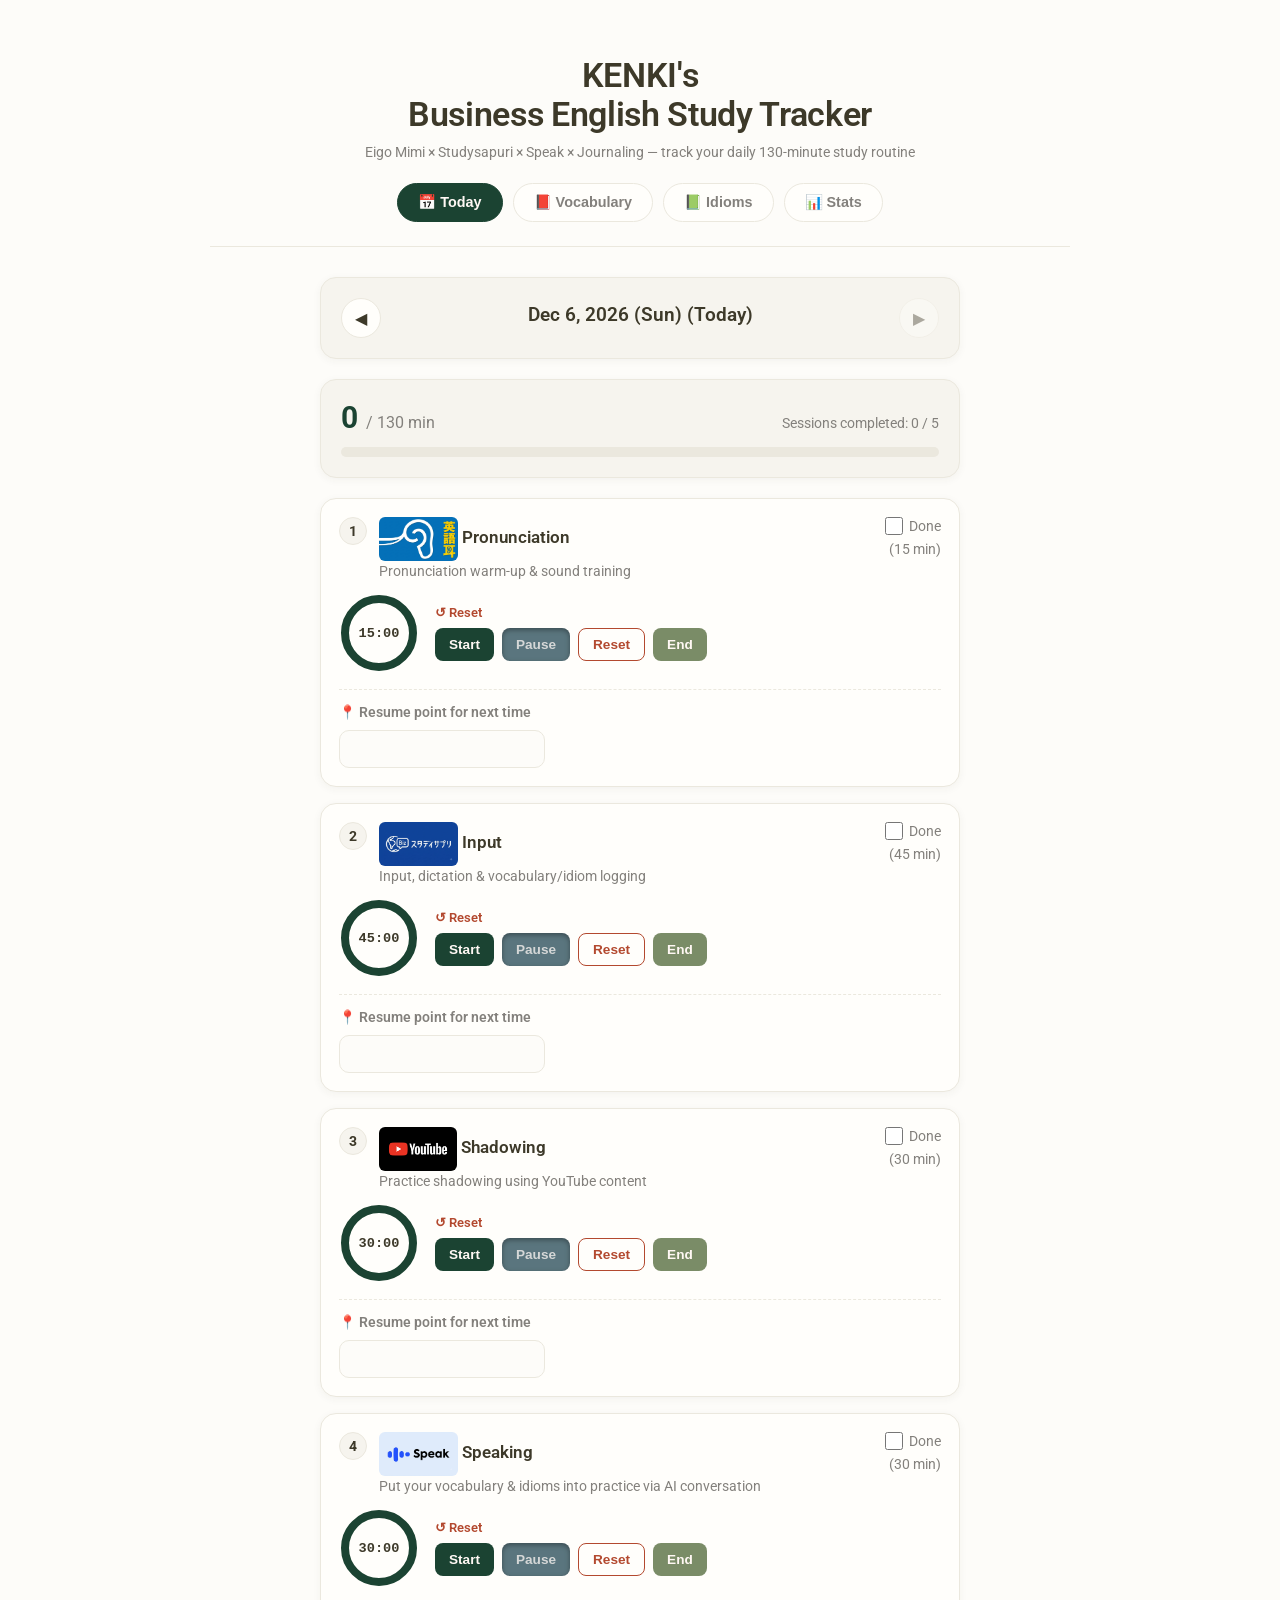
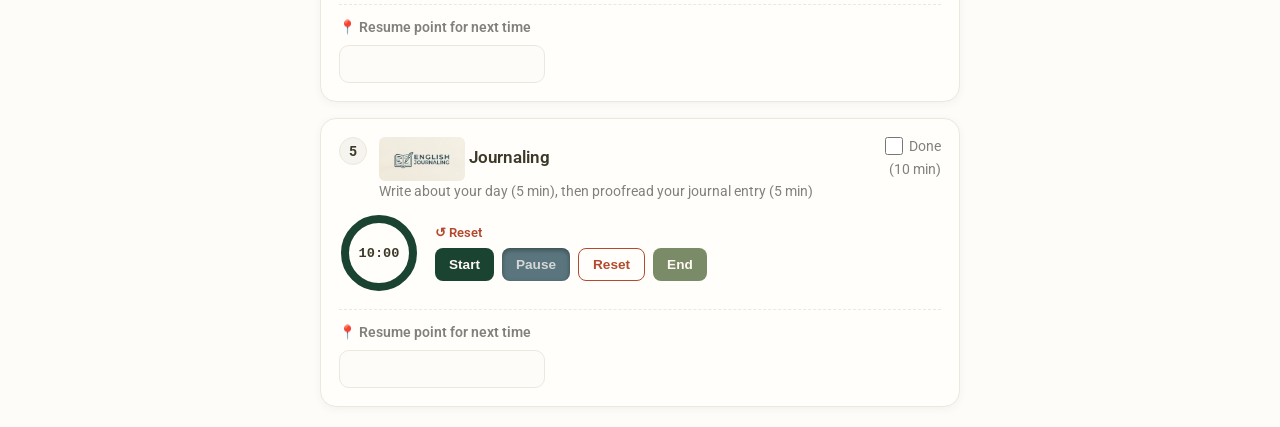
==== index.html @ 79420b4e "Change Journaling to 5 min writing + 5 min proofreading (10 min total)" ====
<!DOCTYPE html>
<html lang="en">
<head>
    <meta charset="UTF-8">
    <meta name="viewport" content="width=device-width, initial-scale=1.0">
    <title>KENKI's Business English Study Tracker</title>
    <link rel="manifest" href="manifest.json">
    <meta name="theme-color" content="#1b4332">
    <link rel="apple-touch-icon" href="icon-192.png">
    <link rel="icon" href="icon-192.png">
    <link rel="preconnect" href="https://fonts.googleapis.com">
    <link rel="preconnect" href="https://fonts.gstatic.com" crossorigin>
    <link href="https://fonts.googleapis.com/css2?family=Roboto:wght@400;500;700;900&display=swap" rel="stylesheet">
    <link rel="stylesheet" href="styles.css">
</head>
<body>
    <div class="app">
        <header class="header">
            <h1><span class="header-owner">KENKI's</span><br>Business English Study Tracker</h1>
            <p class="subtitle">Eigo Mimi × Studysapuri × Speak × Journaling — track your daily 130-minute study routine</p>
            <nav class="tabs">
                <button class="tab-btn active" data-tab="today">📅 Today</button>
                <button class="tab-btn" data-tab="vocab">📕 Vocabulary</button>
                <button class="tab-btn" data-tab="idioms">📗 Idioms</button>
                <button class="tab-btn" data-tab="cumulative">📊 Stats</button>
            </nav>
        </header>

        <main class="main">
            <section id="todayView" class="view active">
                <div class="date-nav card">
                    <button class="btn-icon" id="prevDayBtn" aria-label="Previous day">◀</button>
                    <div class="date-nav-center">
                        <div class="date-label" id="currentDateLabel"></div>
                    </div>
                    <button class="btn-icon" id="nextDayBtn" aria-label="Next day">▶</button>
                </div>

                <div class="progress-summary card">
                    <div class="progress-summary-top">
                        <div class="progress-stat">
                            <span class="progress-value" id="minutesTodayLabel">0</span>
                            <span class="progress-label" id="totalMinutesLabel">/ 120 min</span>
                        </div>
                        <div class="progress-stat-small" id="sessionsCompletedLabel">Sessions completed: 0 / 4</div>
                    </div>
                    <div class="progress-bar-track">
                        <div class="progress-bar-fill" id="progressBarFill"></div>
                    </div>
                </div>

                <div class="session-list" id="sessionList"></div>
            </section>

            <section id="vocabView" class="view">
                <div class="notebook-page" id="vocabPage"></div>
            </section>

            <section id="idiomsView" class="view">
                <div class="notebook-page" id="idiomsPage"></div>
            </section>

            <section id="cumulativeView" class="view">
                <div class="stats-grid" id="statsGrid"></div>

                <div class="card heatmap-card">
                    <h3>Study Heatmap (Last 12 Weeks)</h3>
                    <div class="heatmap" id="heatmap"></div>
                    <div class="heatmap-legend">
                        <span>Less</span>
                        <span class="legend-dot level-0"></span>
                        <span class="legend-dot level-1"></span>
                        <span class="legend-dot level-2"></span>
                        <span class="legend-dot level-3"></span>
                        <span class="legend-dot level-4"></span>
                        <span>More</span>
                    </div>
                </div>

                <div class="card history-card">
                    <h3>Study History</h3>
                    <div class="history-table-wrap">
                        <table class="history-table">
                            <thead>
                                <tr>
                                    <th>Date</th>
                                    <th>Sessions</th>
                                    <th>Study Time</th>
                                    <th>Words</th>
                                </tr>
                            </thead>
                            <tbody id="historyTableBody"></tbody>
                        </table>
                    </div>
                </div>

                <div class="card backup-card">
                    <h3>Data Backup (for switching phones)</h3>
                    <p class="backup-note">Your records are stored only in this device's browser. Before switching phones, tap "Export" to save a file, then on the new device open this app and tap "Import" to select that file and restore your records.</p>
                    <div class="backup-actions">
                        <button class="btn btn-secondary" id="exportBtn">📤 Export</button>
                        <button class="btn btn-secondary" id="importBtn">📥 Import</button>
                        <input type="file" id="importFileInput" accept="application/json" hidden>
                    </div>
                </div>
            </section>
        </main>
    </div>

    <script src="app.js"></script>
</body>
</html>
---- styles.css ----
* {
    margin: 0;
    padding: 0;
    box-sizing: border-box;
}

:root {
    color-scheme: light;
    --primary-color: #1b4332;
    --primary-dark: #122e22;
    --primary-soft: rgba(27, 67, 50, 0.12);
    --secondary-color: #6a8a94;
    --secondary-dark: #56727a;
    --success-color: #7a8c67;
    --success-soft: rgba(122, 140, 103, 0.12);
    --danger-color: #b3492f;
    --overtime-color: #1e3a6e;
    --bg-color: #fdfcf9;
    --card-bg: #f6f4ee;
    --card-bg-solid: #fffefb;
    --text-color: #3d3929;
    --text-muted: #83807c;
    --border-color: #ebe8de;
    --shadow-color: rgba(61, 57, 41, 0.05);
}

body {
    font-family: 'Roboto', -apple-system, BlinkMacSystemFont, 'Segoe UI', Tahoma, Geneva, Verdana, sans-serif;
    background: var(--bg-color);
    color: var(--text-color);
    min-height: 100vh;
    transition: background 0.3s ease, color 0.3s ease;
}

.app {
    max-width: 900px;
    margin: 0 auto;
    padding: 20px;
}

/* Header */
.header {
    text-align: center;
    padding: 36px 0 24px;
    border-bottom: 1px solid var(--border-color);
    margin-bottom: 30px;
}

.header h1 {
    font-family: 'Roboto', -apple-system, BlinkMacSystemFont, sans-serif;
    font-size: 2.1rem;
    font-weight: 600;
    letter-spacing: -0.01em;
    color: var(--text-color);
}

.header .subtitle {
    margin-top: 10px;
    color: var(--text-muted);
    font-size: 0.9rem;
}

.tabs {
    display: flex;
    justify-content: center;
    gap: 10px;
    margin-top: 22px;
}

.tab-btn {
    padding: 10px 20px;
    background: var(--card-bg-solid);
    border: 1px solid var(--border-color);
    border-radius: 25px;
    color: var(--text-muted);
    font-size: 0.9rem;
    font-weight: 600;
    cursor: pointer;
    transition: all 0.25s ease;
}

.tab-btn:hover {
    border-color: var(--primary-color);
    color: var(--primary-color);
}

.tab-btn.active {
    background: var(--primary-color);
    border-color: var(--primary-color);
    color: #fff8f4;
}

/* Main Layout */
.main {
    max-width: 640px;
    margin: 0 auto;
}

.view {
    display: none;
    flex-direction: column;
    gap: 20px;
}

.view.active {
    display: flex;
}

.card {
    background: var(--card-bg);
    border: 1px solid var(--border-color);
    border-radius: 16px;
    padding: 20px;
    box-shadow: 0 2px 8px var(--shadow-color);
}

/* Date Nav */
.date-nav {
    display: flex;
    align-items: center;
    justify-content: space-between;
    gap: 10px;
}

.date-nav-center {
    flex: 1;
    text-align: center;
}

.date-label {
    font-family: 'Roboto', -apple-system, BlinkMacSystemFont, sans-serif;
    font-size: 1.2rem;
    font-weight: 600;
    margin-bottom: 8px;
}

.btn-icon {
    width: 40px;
    height: 40px;
    border: 1px solid var(--border-color);
    background: var(--card-bg-solid);
    color: var(--text-color);
    border-radius: 50%;
    cursor: pointer;
    font-size: 1rem;
    transition: all 0.2s ease;
    flex-shrink: 0;
}

.btn-icon:hover:not(:disabled) {
    border-color: var(--primary-color);
    color: var(--primary-color);
}

.btn-icon:disabled {
    opacity: 0.4;
    cursor: not-allowed;
}

/* Progress Summary */
.progress-summary-top {
    display: flex;
    justify-content: space-between;
    align-items: baseline;
    margin-bottom: 12px;
}

.progress-value {
    font-family: 'Roboto', -apple-system, BlinkMacSystemFont, sans-serif;
    font-size: 1.9rem;
    font-weight: 700;
    color: var(--primary-color);
}

.progress-label {
    font-size: 1rem;
    color: var(--text-muted);
    margin-left: 4px;
}

.progress-stat-small {
    font-size: 0.9rem;
    color: var(--text-muted);
}

.progress-bar-track {
    height: 10px;
    background: var(--border-color);
    border-radius: 5px;
    overflow: hidden;
}

.progress-bar-fill {
    height: 100%;
    background: var(--primary-color);
    border-radius: 5px;
    width: 0%;
    transition: width 0.4s ease;
}

/* Session cards */
.session-list {
    display: flex;
    flex-direction: column;
    gap: 16px;
}

.session-card {
    background: var(--card-bg-solid);
    border: 1px solid var(--border-color);
    border-radius: 16px;
    padding: 18px;
    box-shadow: 0 2px 8px var(--shadow-color);
    transition: border-color 0.3s ease, background 0.3s ease;
}

.session-card.done {
    border-color: var(--success-color);
    background: var(--success-soft);
}

.session-card-header {
    display: flex;
    justify-content: space-between;
    align-items: flex-start;
    gap: 10px;
    margin-bottom: 14px;
}

.session-title {
    display: flex;
    gap: 12px;
    align-items: flex-start;
}

.session-index {
    display: flex;
    align-items: center;
    justify-content: center;
    width: 28px;
    height: 28px;
    border-radius: 50%;
    background: var(--card-bg);
    border: 1px solid var(--border-color);
    font-weight: 700;
    font-size: 0.9rem;
    flex-shrink: 0;
}

.session-title h3 {
    font-family: 'Roboto', -apple-system, BlinkMacSystemFont, sans-serif;
    font-size: 1.05rem;
    font-weight: 600;
}

.session-minutes {
    font-family: 'Roboto', -apple-system, BlinkMacSystemFont, sans-serif;
    font-weight: 400;
    color: var(--text-muted);
    font-size: 0.85rem;
}

.session-logo {
    height: 22px;
    width: 22px;
    vertical-align: middle;
    border-radius: 5px;
    background: #ffffff;
    padding: 2px;
    object-fit: contain;
    border: 1px solid var(--border-color);
}

.session-logo-custom {
    height: 44px;
    width: auto;
    max-width: 100%;
    border: none;
    background: transparent;
    padding: 0;
    border-radius: 6px;
    vertical-align: middle;
}

.session-subtitle {
    font-size: 0.85rem;
    color: var(--text-muted);
    margin-top: 2px;
}

.session-done-col {
    display: flex;
    flex-direction: column;
    align-items: flex-end;
    gap: 6px;
    flex-shrink: 0;
}

.done-checkbox {
    display: inline-flex;
    align-items: center;
    gap: 6px;
    font-size: 0.85rem;
    color: var(--text-muted);
    cursor: pointer;
    flex-shrink: 0;
}

.done-checkbox input {
    width: 18px;
    height: 18px;
    cursor: pointer;
    accent-color: var(--success-color);
}

/* Mini timer */
.session-timer {
    display: flex;
    align-items: center;
    gap: 16px;
    flex-wrap: wrap;
}

.mini-timer {
    position: relative;
    width: 80px;
    height: 80px;
    flex-shrink: 0;
}

.mini-timer-svg {
    transform: rotate(-90deg);
    width: 100%;
    height: 100%;
}

.mini-timer-bg {
    fill: none;
    stroke: var(--card-bg);
    stroke-width: 8;
}

.mini-timer-progress {
    fill: none;
    stroke: var(--primary-color);
    stroke-width: 8;
    stroke-linecap: round;
    transition: stroke-dashoffset 0.5s ease, stroke 0.3s ease;
}

.mini-timer-progress.overtime {
    stroke: var(--overtime-color);
}

.mini-timer-display {
    position: absolute;
    top: 50%;
    left: 50%;
    transform: translate(-50%, -50%);
    font-size: 0.85rem;
    font-weight: 700;
    font-family: 'Courier New', monospace;
}

.mini-timer-display.overtime {
    color: var(--overtime-color);
}

.mini-timer-controls {
    display: flex;
    gap: 8px;
    flex-wrap: wrap;
}

.btn-pressed.timer-start:disabled,
.btn-pressed.timer-pause:disabled {
    opacity: 1;
    box-shadow: inset 0 2px 5px rgba(0, 0, 0, 0.35);
    filter: brightness(0.85);
}

.timer-status {
    flex: 1 1 100%;
    font-size: 0.8rem;
    font-weight: 600;
}

.timer-status.status-start {
    color: var(--primary-color);
}

.timer-status.status-pause {
    color: var(--secondary-color);
}

.timer-status.status-reset {
    color: var(--danger-color);
}

.timer-status.status-end {
    color: var(--success-color);
}

.btn {
    padding: 12px 24px;
    border: none;
    border-radius: 10px;
    font-size: 1rem;
    font-weight: 600;
    cursor: pointer;
    transition: all 0.25s ease;
}

.btn:disabled {
    opacity: 0.5;
    cursor: not-allowed;
}

.btn-small {
    padding: 8px 14px;
    font-size: 0.85rem;
    border: none;
    border-radius: 8px;
    cursor: pointer;
    font-weight: 600;
    transition: all 0.2s ease;
}

.btn-small:disabled {
    opacity: 0.5;
    cursor: not-allowed;
}

.btn-primary {
    background: var(--primary-color);
    color: #fff8f4;
}

.btn-primary:hover:not(:disabled) {
    background: var(--primary-dark);
}

.btn-secondary {
    background: var(--secondary-color);
    color: #fbfdfd;
}

.btn-secondary:hover:not(:disabled) {
    background: var(--secondary-dark);
}

.btn-danger {
    background: transparent;
    color: var(--danger-color);
    border: 1.5px solid var(--danger-color) !important;
}

.btn-danger:hover:not(:disabled) {
    background: var(--danger-color);
    color: #fff8f4;
}

.btn-end {
    background: var(--success-color);
    color: #fff8f4;
}

.btn-end:hover:not(:disabled) {
    filter: brightness(0.9);
}

/* Extra blocks */
.extra-block {
    margin-top: 16px;
    padding-top: 14px;
    border-top: 1px dashed var(--border-color);
}

.extra-label {
    font-size: 0.85rem;
    font-weight: 600;
    color: var(--text-muted);
    margin-bottom: 10px;
}

.phrase-input {
    padding: 10px 12px;
    border: 1.5px solid var(--border-color);
    border-radius: 10px;
    font-size: 0.9rem;
    background: var(--bg-color);
    color: var(--text-color);
}

.phrase-input:focus {
    outline: none;
    border-color: var(--primary-color);
}

/* Vocabulary / idiom notebooks */
.notebook-add-row {
    display: flex;
    gap: 8px;
    flex-wrap: wrap;
    margin-bottom: 10px;
}

.notebook-term-input {
    flex: 1 1 110px;
}

.notebook-note-input {
    flex: 2 1 160px;
}

.notebook-add-btn {
    flex-shrink: 0;
}

.notebook-list {
    list-style: none;
    display: flex;
    flex-direction: column;
    gap: 6px;
}

.notebook-item {
    display: flex;
    align-items: baseline;
    gap: 6px;
    flex-wrap: wrap;
    font-size: 0.9rem;
    padding: 8px 10px;
    background: var(--bg-color);
    border: 1px solid var(--border-color);
    border-radius: 8px;
}

.notebook-term {
    font-weight: 600;
}

.notebook-note {
    color: var(--text-muted);
    font-size: 0.85rem;
}

.notebook-date {
    color: var(--text-muted);
    font-size: 0.78rem;
    margin-left: auto;
}

.notebook-delete {
    width: 22px;
    height: 22px;
    border: none;
    background: transparent;
    color: var(--text-muted);
    font-size: 1.05rem;
    line-height: 1;
    cursor: pointer;
    border-radius: 50%;
    flex-shrink: 0;
    margin-left: auto;
}

.notebook-item .notebook-date + .notebook-delete {
    margin-left: 0;
}

.notebook-delete:hover {
    background: var(--danger-color);
    color: #fff8f4;
}

.notebook-edit {
    width: 22px;
    height: 22px;
    border: none;
    background: transparent;
    color: var(--text-muted);
    font-size: 0.9rem;
    line-height: 1;
    cursor: pointer;
    border-radius: 50%;
    flex-shrink: 0;
    margin-left: auto;
}

.notebook-item .notebook-date + .notebook-edit {
    margin-left: 0;
}

.notebook-edit + .notebook-delete {
    margin-left: 0;
}

.notebook-edit:hover {
    background: var(--primary-soft);
    color: var(--primary-color);
}

.notebook-item-editing {
    align-items: center;
}

.notebook-edit-row {
    display: flex;
    gap: 6px;
    flex: 1 1 100%;
    flex-wrap: wrap;
}

.notebook-edit-term-input {
    flex: 1 1 110px;
}

.notebook-edit-note-input {
    flex: 2 1 160px;
}

.notebook-page {
    display: flex;
    flex-direction: column;
    gap: 16px;
}

.notebook-page-card h3,
.quiz-card h3 {
    font-family: 'Roboto', -apple-system, BlinkMacSystemFont, sans-serif;
    font-size: 1.05rem;
    font-weight: 600;
    margin-bottom: 14px;
}

.quiz-header {
    display: flex;
    justify-content: space-between;
    align-items: center;
    margin-bottom: 10px;
}

.quiz-header h3 {
    margin-bottom: 0;
}

.quiz-score {
    font-size: 0.85rem;
    color: var(--text-muted);
    font-weight: 600;
}

.quiz-prompt-label {
    font-size: 0.8rem;
    color: var(--text-muted);
    margin-bottom: 6px;
}

.quiz-prompt {
    font-size: 1.4rem;
    font-weight: 700;
}

.quiz-tap-area {
    cursor: pointer;
    background: var(--bg-color);
    border: 1.5px dashed var(--border-color);
    border-radius: 12px;
    padding: 20px;
    margin-bottom: 12px;
    text-align: center;
    transition: border-color 0.2s ease;
}

.quiz-tap-area:hover {
    border-color: var(--primary-color);
}

.quiz-answer {
    font-size: 1.1rem;
    font-weight: 600;
    color: var(--primary-color);
    margin-top: 10px;
}

.quiz-tap-hint {
    font-size: 0.78rem;
    color: var(--text-muted);
    font-style: italic;
    margin-top: 8px;
}

.quiz-actions {
    display: flex;
    gap: 10px;
}

.notebook-list-wrap {
    margin-top: 14px;
    padding-top: 14px;
    border-top: 1px dashed var(--border-color);
    max-height: 420px;
    overflow-y: auto;
}

.notebook-list-full {
    list-style: none;
    display: flex;
    flex-direction: column;
    gap: 6px;
}


.empty-note {
    font-size: 0.85rem;
    color: var(--text-muted);
    font-style: italic;
}

/* Cumulative: stats grid */
.stats-grid {
    display: grid;
    grid-template-columns: repeat(auto-fit, minmax(140px, 1fr));
    gap: 14px;
}

.stat-card {
    background: var(--card-bg-solid);
    border: 1px solid var(--border-color);
    border-radius: 16px;
    padding: 18px;
    text-align: center;
    box-shadow: 0 2px 8px var(--shadow-color);
}

.stat-icon {
    font-size: 1.5rem;
    margin-bottom: 6px;
}

.stat-value {
    font-family: 'Roboto', -apple-system, BlinkMacSystemFont, sans-serif;
    font-size: 1.6rem;
    font-weight: 700;
    color: var(--primary-color);
}

.stat-label {
    font-size: 0.8rem;
    color: var(--text-muted);
    margin-top: 4px;
}

/* Heatmap */
.heatmap-card h3,
.history-card h3 {
    font-family: 'Roboto', -apple-system, BlinkMacSystemFont, sans-serif;
    font-size: 1.05rem;
    font-weight: 600;
    margin-bottom: 14px;
}

.heatmap {
    display: grid;
    grid-template-rows: repeat(7, 1fr);
    grid-auto-flow: column;
    grid-auto-columns: 1fr;
    gap: 4px;
    overflow-x: auto;
}

.heatmap-cell {
    width: 14px;
    height: 14px;
    border-radius: 4px;
    background: var(--border-color);
}

.heatmap-cell.level-empty {
    background: transparent;
}

.heatmap-cell.level-0 { background: var(--border-color); }
.heatmap-cell.level-1 { background: #cfe3d6; }
.heatmap-cell.level-2 { background: #8fbca0; }
.heatmap-cell.level-3 { background: #4c8a68; }
.heatmap-cell.level-4 { background: #1b4332; }

.heatmap-legend {
    display: flex;
    align-items: center;
    gap: 4px;
    margin-top: 12px;
    font-size: 0.75rem;
    color: var(--text-muted);
}

.legend-dot {
    width: 12px;
    height: 12px;
    border-radius: 4px;
}

.legend-dot.level-0 { background: var(--border-color); }
.legend-dot.level-1 { background: #cfe3d6; }
.legend-dot.level-2 { background: #8fbca0; }
.legend-dot.level-3 { background: #4c8a68; }
.legend-dot.level-4 { background: #1b4332; }

/* Backup / restore */
.backup-card h3 {
    font-family: 'Roboto', -apple-system, BlinkMacSystemFont, sans-serif;
    font-size: 1.05rem;
    font-weight: 600;
    margin-bottom: 10px;
}

.backup-note {
    font-size: 0.85rem;
    color: var(--text-muted);
    margin-bottom: 14px;
}

.backup-actions {
    display: flex;
    gap: 10px;
    flex-wrap: wrap;
}

/* History table */
.history-table-wrap {
    max-height: 360px;
    overflow-y: auto;
}

.history-table {
    width: 100%;
    border-collapse: collapse;
    font-size: 0.85rem;
}

.history-table th,
.history-table td {
    text-align: left;
    padding: 8px 10px;
    border-bottom: 1px solid var(--border-color);
}

.history-table th {
    position: sticky;
    top: 0;
    background: var(--card-bg);
    color: var(--text-muted);
    font-weight: 600;
}

/* Scrollbar */
.history-table-wrap::-webkit-scrollbar,
.notebook-list-wrap::-webkit-scrollbar,
.heatmap::-webkit-scrollbar {
    height: 6px;
    width: 6px;
}

.history-table-wrap::-webkit-scrollbar-thumb,
.notebook-list-wrap::-webkit-scrollbar-thumb,
.heatmap::-webkit-scrollbar-thumb {
    background: var(--border-color);
    border-radius: 3px;
}

@media (max-width: 480px) {
    .header h1 {
        font-size: 1.6rem;
    }

    .session-timer {
        justify-content: center;
    }
}
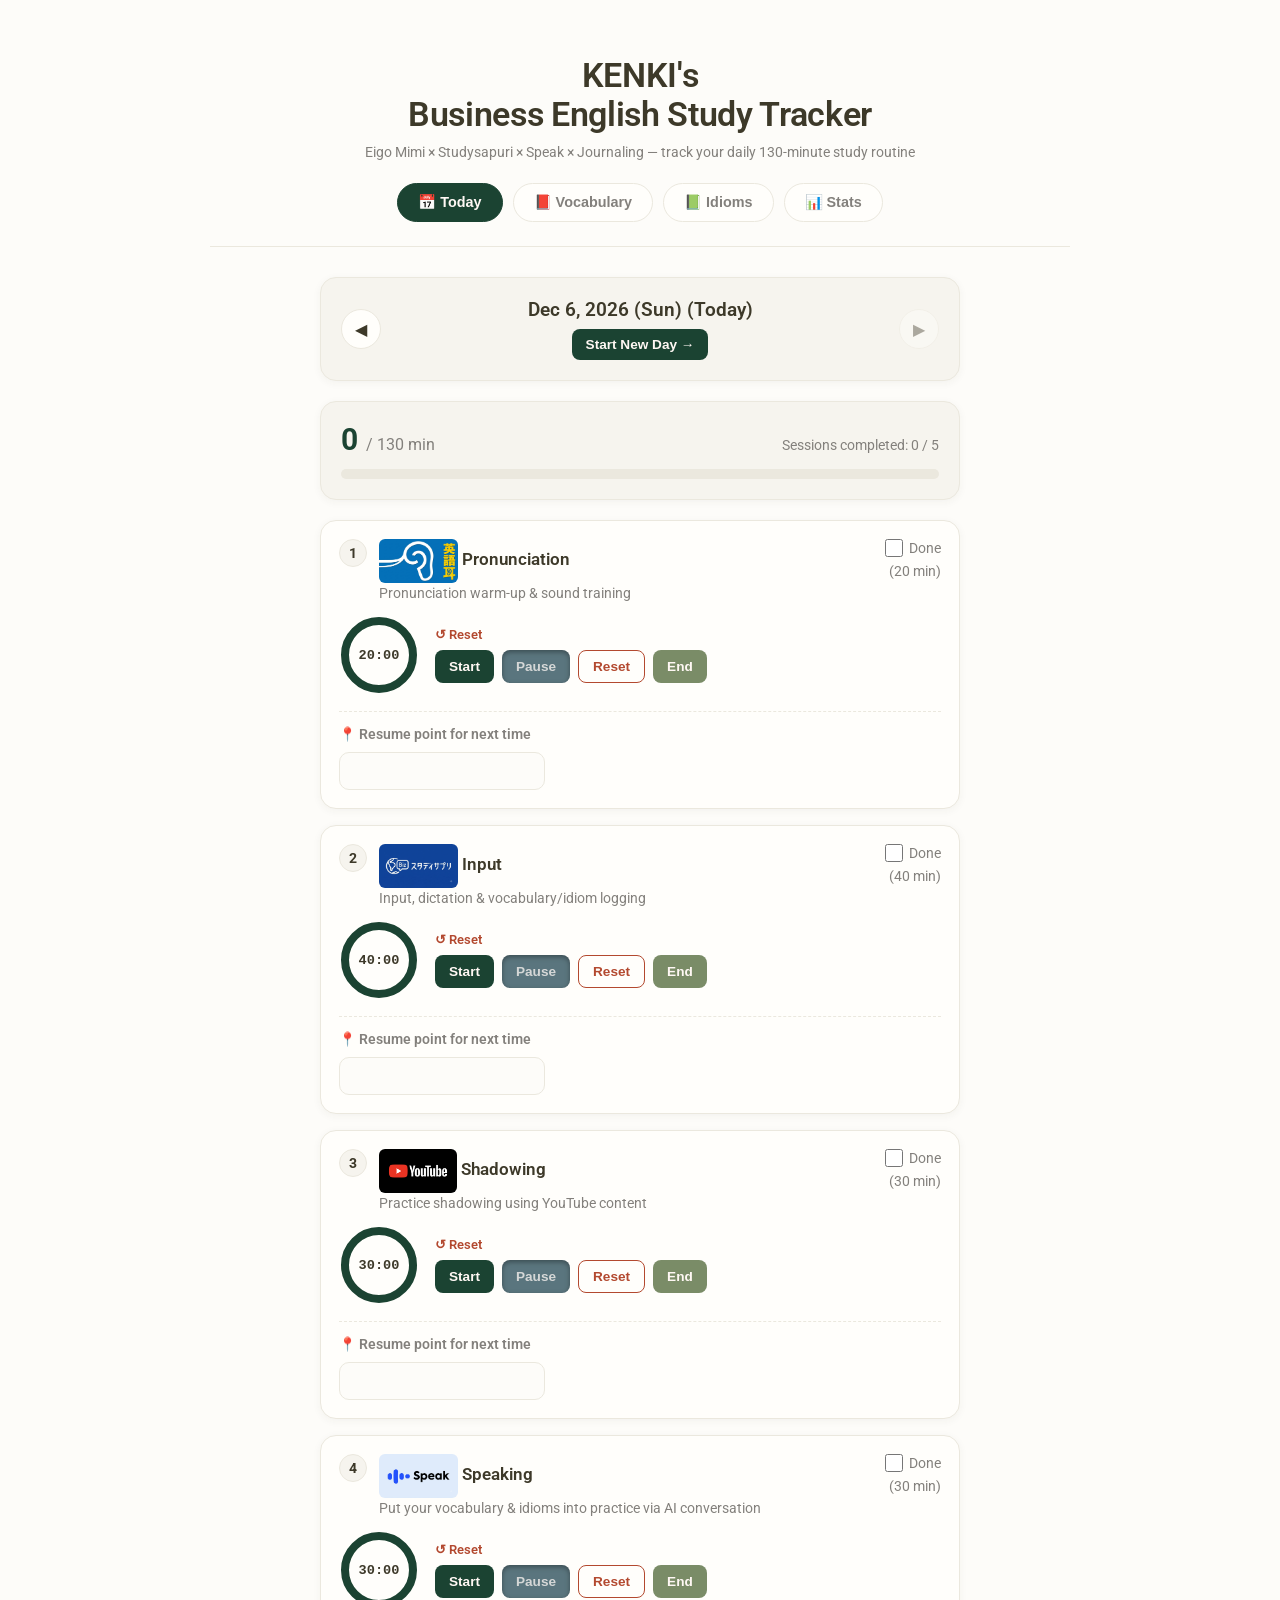
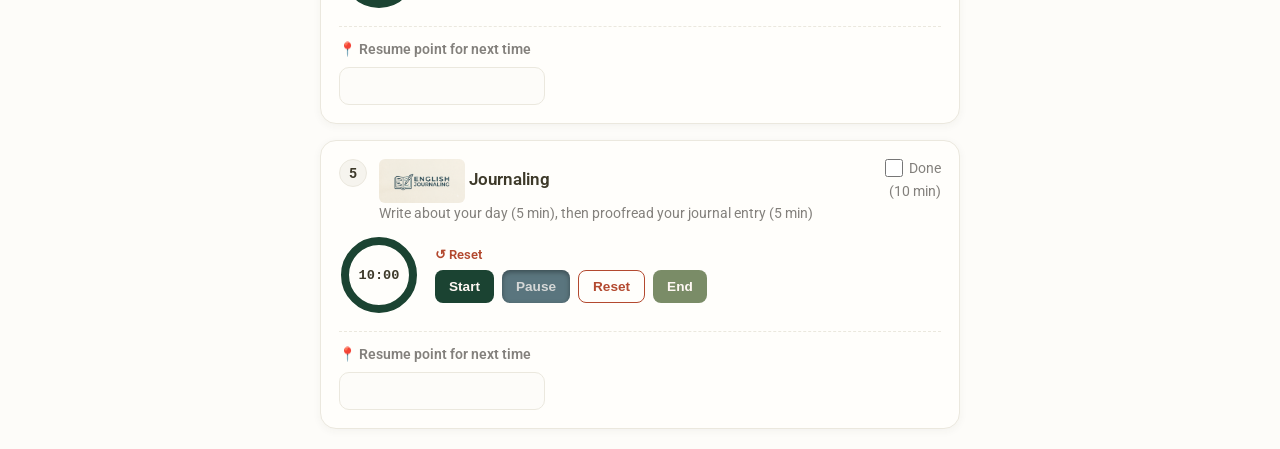
==== commit 3181d12c: "Replace automatic midnight day rollover with a manual "Start New Day" button Study sessions can happ" ====
--- a/index.html
+++ b/index.html
@@ -32,6 +32,7 @@
                     <button class="btn-icon" id="prevDayBtn" aria-label="Previous day">◀</button>
                     <div class="date-nav-center">
                         <div class="date-label" id="currentDateLabel"></div>
+                        <button class="btn-small btn-primary" id="startNewDayBtn">Start New Day →</button>
                     </div>
                     <button class="btn-icon" id="nextDayBtn" aria-label="Next day">▶</button>
                 </div>
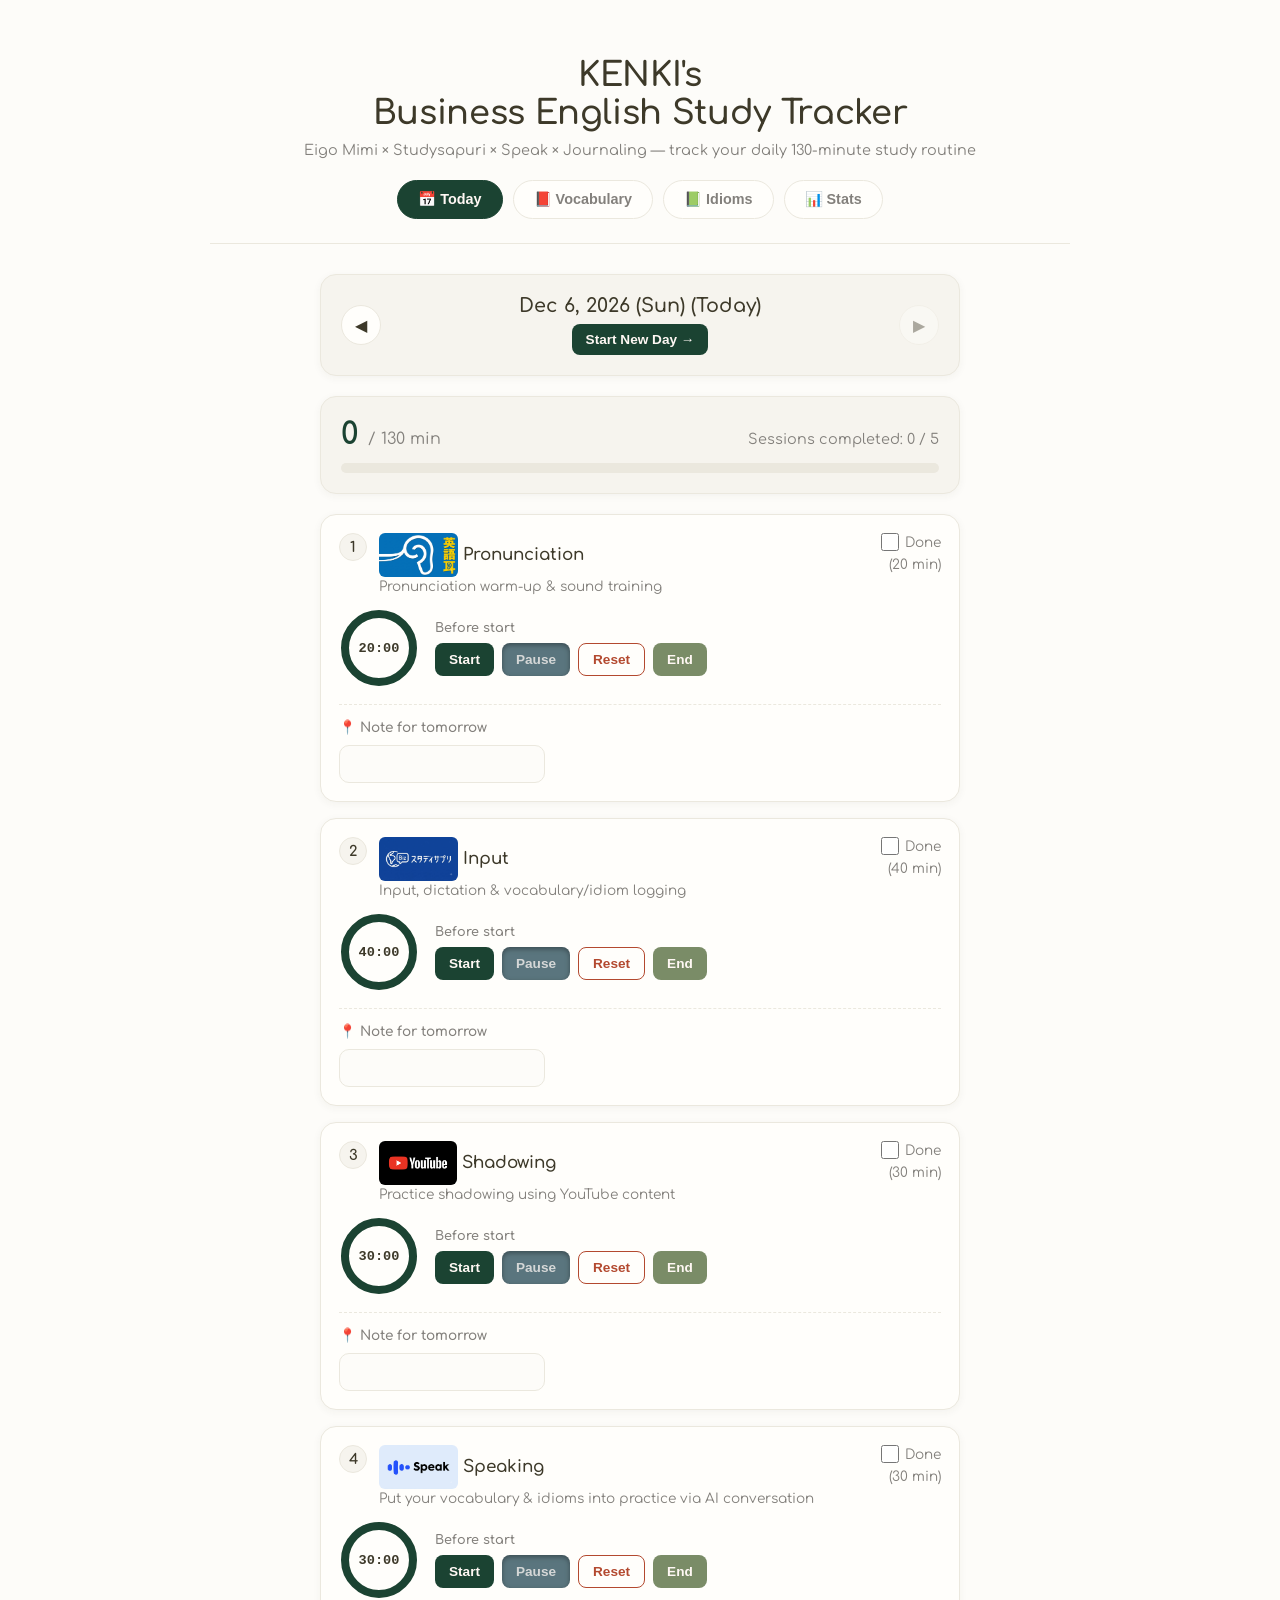
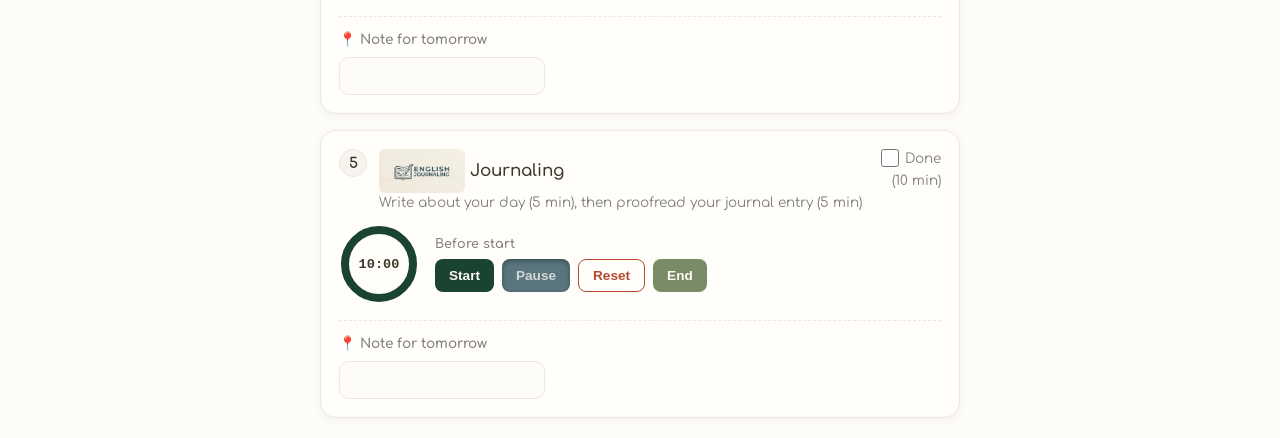
==== commit 9e9212ba: "Change font to Comfortaa Matches the rounded geometric look from the "Zero to One" book cover the us" ====
--- a/index.html
+++ b/index.html
@@ -10,7 +10,7 @@
     <link rel="icon" href="icon-192.png">
     <link rel="preconnect" href="https://fonts.googleapis.com">
     <link rel="preconnect" href="https://fonts.gstatic.com" crossorigin>
-    <link href="https://fonts.googleapis.com/css2?family=Roboto:wght@400;500;700;900&display=swap" rel="stylesheet">
+    <link href="https://fonts.googleapis.com/css2?family=Comfortaa:wght@400;500;600;700&display=swap" rel="stylesheet">
     <link rel="stylesheet" href="styles.css">
 </head>
 <body>
--- a/styles.css
+++ b/styles.css
@@ -25,7 +25,7 @@
 }
 
 body {
-    font-family: 'Roboto', -apple-system, BlinkMacSystemFont, 'Segoe UI', Tahoma, Geneva, Verdana, sans-serif;
+    font-family: 'Comfortaa', -apple-system, BlinkMacSystemFont, 'Segoe UI', Tahoma, Geneva, Verdana, sans-serif;
     background: var(--bg-color);
     color: var(--text-color);
     min-height: 100vh;
@@ -47,7 +47,7 @@
 }
 
 .header h1 {
-    font-family: 'Roboto', -apple-system, BlinkMacSystemFont, sans-serif;
+    font-family: 'Comfortaa', -apple-system, BlinkMacSystemFont, sans-serif;
     font-size: 2.1rem;
     font-weight: 600;
     letter-spacing: -0.01em;
@@ -128,7 +128,7 @@
 }
 
 .date-label {
-    font-family: 'Roboto', -apple-system, BlinkMacSystemFont, sans-serif;
+    font-family: 'Comfortaa', -apple-system, BlinkMacSystemFont, sans-serif;
     font-size: 1.2rem;
     font-weight: 600;
     margin-bottom: 8px;
@@ -166,7 +166,7 @@
 }
 
 .progress-value {
-    font-family: 'Roboto', -apple-system, BlinkMacSystemFont, sans-serif;
+    font-family: 'Comfortaa', -apple-system, BlinkMacSystemFont, sans-serif;
     font-size: 1.9rem;
     font-weight: 700;
     color: var(--primary-color);
@@ -248,13 +248,13 @@
 }
 
 .session-title h3 {
-    font-family: 'Roboto', -apple-system, BlinkMacSystemFont, sans-serif;
+    font-family: 'Comfortaa', -apple-system, BlinkMacSystemFont, sans-serif;
     font-size: 1.05rem;
     font-weight: 600;
 }
 
 .session-minutes {
-    font-family: 'Roboto', -apple-system, BlinkMacSystemFont, sans-serif;
+    font-family: 'Comfortaa', -apple-system, BlinkMacSystemFont, sans-serif;
     font-weight: 400;
     color: var(--text-muted);
     font-size: 0.85rem;
@@ -385,6 +385,10 @@
     font-weight: 600;
 }
 
+.timer-status.status-idle {
+    color: var(--text-muted);
+}
+
 .timer-status.status-start {
     color: var(--primary-color);
 }
@@ -628,7 +632,7 @@
 
 .notebook-page-card h3,
 .quiz-card h3 {
-    font-family: 'Roboto', -apple-system, BlinkMacSystemFont, sans-serif;
+    font-family: 'Comfortaa', -apple-system, BlinkMacSystemFont, sans-serif;
     font-size: 1.05rem;
     font-weight: 600;
     margin-bottom: 14px;
@@ -740,7 +744,7 @@
 }
 
 .stat-value {
-    font-family: 'Roboto', -apple-system, BlinkMacSystemFont, sans-serif;
+    font-family: 'Comfortaa', -apple-system, BlinkMacSystemFont, sans-serif;
     font-size: 1.6rem;
     font-weight: 700;
     color: var(--primary-color);
@@ -755,7 +759,7 @@
 /* Heatmap */
 .heatmap-card h3,
 .history-card h3 {
-    font-family: 'Roboto', -apple-system, BlinkMacSystemFont, sans-serif;
+    font-family: 'Comfortaa', -apple-system, BlinkMacSystemFont, sans-serif;
     font-size: 1.05rem;
     font-weight: 600;
     margin-bottom: 14px;
@@ -810,7 +814,7 @@
 
 /* Backup / restore */
 .backup-card h3 {
-    font-family: 'Roboto', -apple-system, BlinkMacSystemFont, sans-serif;
+    font-family: 'Comfortaa', -apple-system, BlinkMacSystemFont, sans-serif;
     font-size: 1.05rem;
     font-weight: 600;
     margin-bottom: 10px;
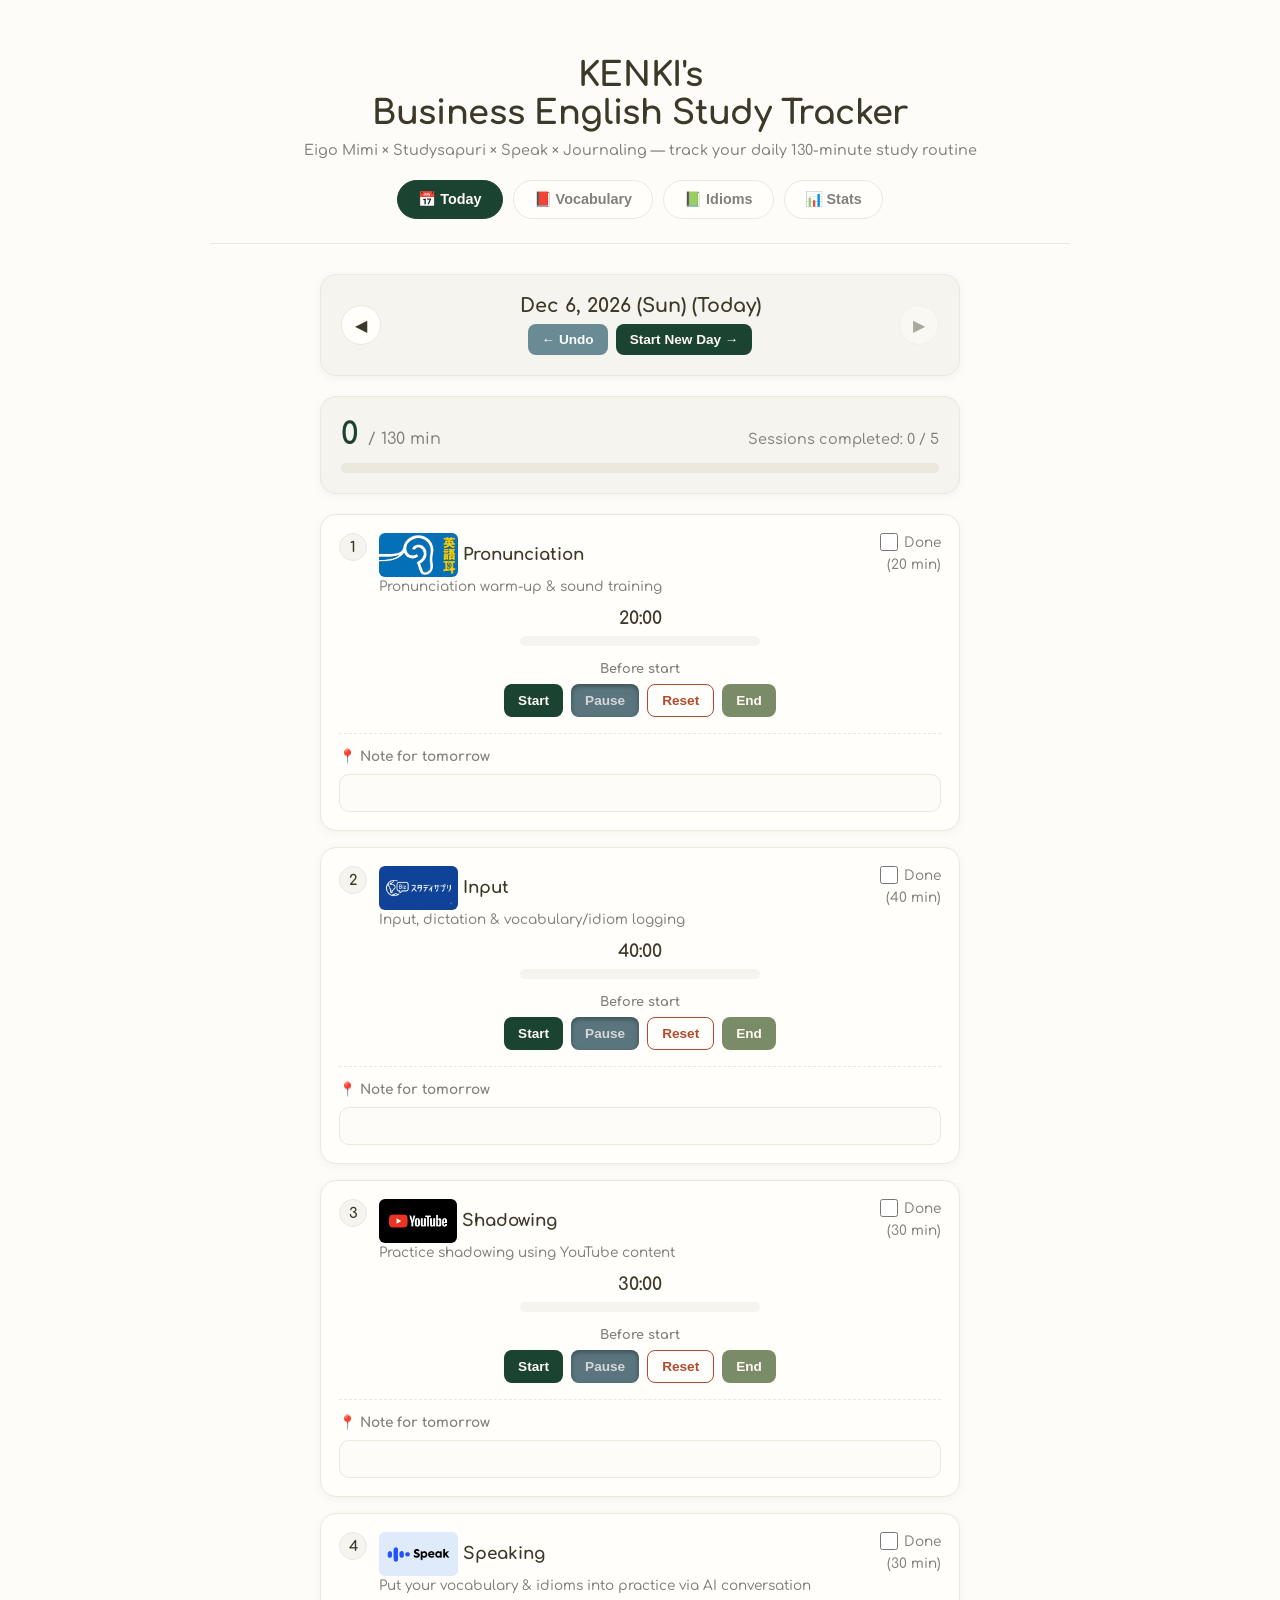
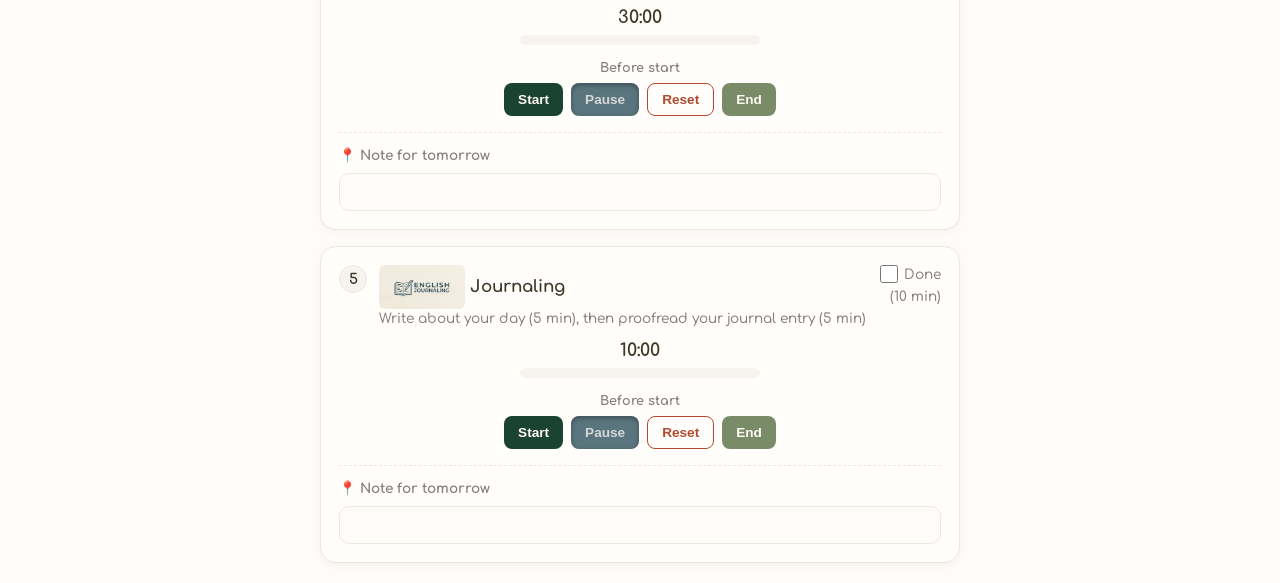
==== commit 4661ad0e: "Add an Undo button to step the active day back one day at a time Mirrors Start New Day in reverse, f" ====
--- a/index.html
+++ b/index.html
@@ -32,7 +32,10 @@
                     <button class="btn-icon" id="prevDayBtn" aria-label="Previous day">◀</button>
                     <div class="date-nav-center">
                         <div class="date-label" id="currentDateLabel"></div>
-                        <button class="btn-small btn-primary" id="startNewDayBtn">Start New Day →</button>
+                        <div class="date-nav-actions">
+                            <button class="btn-small btn-secondary" id="goBackDayBtn">← Undo</button>
+                            <button class="btn-small btn-primary" id="startNewDayBtn">Start New Day →</button>
+                        </div>
                     </div>
                     <button class="btn-icon" id="nextDayBtn" aria-label="Next day">▶</button>
                 </div>
--- a/styles.css
+++ b/styles.css
@@ -26,6 +26,7 @@
 
 body {
     font-family: 'Comfortaa', -apple-system, BlinkMacSystemFont, 'Segoe UI', Tahoma, Geneva, Verdana, sans-serif;
+    font-weight: 500;
     background: var(--bg-color);
     color: var(--text-color);
     min-height: 100vh;
@@ -49,7 +50,7 @@
 .header h1 {
     font-family: 'Comfortaa', -apple-system, BlinkMacSystemFont, sans-serif;
     font-size: 2.1rem;
-    font-weight: 600;
+    font-weight: 700;
     letter-spacing: -0.01em;
     color: var(--text-color);
 }
@@ -74,7 +75,7 @@
     border-radius: 25px;
     color: var(--text-muted);
     font-size: 0.9rem;
-    font-weight: 600;
+    font-weight: 700;
     cursor: pointer;
     transition: all 0.25s ease;
 }
@@ -130,8 +131,14 @@
 .date-label {
     font-family: 'Comfortaa', -apple-system, BlinkMacSystemFont, sans-serif;
     font-size: 1.2rem;
-    font-weight: 600;
+    font-weight: 700;
     margin-bottom: 8px;
+}
+
+.date-nav-actions {
+    display: flex;
+    justify-content: center;
+    gap: 8px;
 }
 
 .btn-icon {
@@ -250,12 +257,12 @@
 .session-title h3 {
     font-family: 'Comfortaa', -apple-system, BlinkMacSystemFont, sans-serif;
     font-size: 1.05rem;
-    font-weight: 600;
+    font-weight: 700;
 }
 
 .session-minutes {
     font-family: 'Comfortaa', -apple-system, BlinkMacSystemFont, sans-serif;
-    font-weight: 400;
+    font-weight: 500;
     color: var(--text-muted);
     font-size: 0.85rem;
 }
@@ -317,49 +324,46 @@
 .session-timer {
     display: flex;
     align-items: center;
+    justify-content: center;
     gap: 16px;
     flex-wrap: wrap;
 }
 
-.mini-timer {
-    position: relative;
-    width: 80px;
-    height: 80px;
+.mini-timer-bar-wrap {
+    display: flex;
+    flex-direction: column;
+    align-items: center;
+    gap: 8px;
+    width: 100%;
+    max-width: 240px;
     flex-shrink: 0;
 }
 
-.mini-timer-svg {
-    transform: rotate(-90deg);
+.mini-timer-bar-track {
     width: 100%;
+    height: 10px;
+    background: var(--card-bg);
+    border-radius: 5px;
+    overflow: hidden;
+}
+
+.mini-timer-bar-fill {
     height: 100%;
-}
-
-.mini-timer-bg {
-    fill: none;
-    stroke: var(--card-bg);
-    stroke-width: 8;
-}
-
-.mini-timer-progress {
-    fill: none;
-    stroke: var(--primary-color);
-    stroke-width: 8;
-    stroke-linecap: round;
-    transition: stroke-dashoffset 0.5s ease, stroke 0.3s ease;
-}
-
-.mini-timer-progress.overtime {
-    stroke: var(--overtime-color);
+    width: 0%;
+    background: var(--primary-color);
+    border-radius: 5px;
+    transition: width 0.5s ease, background 0.3s ease;
+}
+
+.mini-timer-bar-fill.overtime {
+    background: var(--overtime-color);
 }
 
 .mini-timer-display {
-    position: absolute;
-    top: 50%;
-    left: 50%;
-    transform: translate(-50%, -50%);
-    font-size: 0.85rem;
-    font-weight: 700;
-    font-family: 'Courier New', monospace;
+    font-size: 1.1rem;
+    font-weight: 700;
+    font-family: 'Comfortaa', -apple-system, BlinkMacSystemFont, sans-serif;
+    font-variant-numeric: tabular-nums;
 }
 
 .mini-timer-display.overtime {
@@ -368,6 +372,7 @@
 
 .mini-timer-controls {
     display: flex;
+    justify-content: center;
     gap: 8px;
     flex-wrap: wrap;
 }
@@ -381,8 +386,9 @@
 
 .timer-status {
     flex: 1 1 100%;
+    text-align: center;
     font-size: 0.8rem;
-    font-weight: 600;
+    font-weight: 700;
 }
 
 .timer-status.status-idle {
@@ -410,7 +416,7 @@
     border: none;
     border-radius: 10px;
     font-size: 1rem;
-    font-weight: 600;
+    font-weight: 700;
     cursor: pointer;
     transition: all 0.25s ease;
 }
@@ -426,7 +432,7 @@
     border: none;
     border-radius: 8px;
     cursor: pointer;
-    font-weight: 600;
+    font-weight: 700;
     transition: all 0.2s ease;
 }
 
@@ -482,12 +488,14 @@
 
 .extra-label {
     font-size: 0.85rem;
-    font-weight: 600;
+    font-weight: 700;
     color: var(--text-muted);
     margin-bottom: 10px;
 }
 
 .phrase-input {
+    width: 100%;
+    box-sizing: border-box;
     padding: 10px 12px;
     border: 1.5px solid var(--border-color);
     border-radius: 10px;
@@ -541,7 +549,7 @@
 }
 
 .notebook-term {
-    font-weight: 600;
+    font-weight: 700;
 }
 
 .notebook-note {
@@ -634,7 +642,7 @@
 .quiz-card h3 {
     font-family: 'Comfortaa', -apple-system, BlinkMacSystemFont, sans-serif;
     font-size: 1.05rem;
-    font-weight: 600;
+    font-weight: 700;
     margin-bottom: 14px;
 }
 
@@ -652,7 +660,7 @@
 .quiz-score {
     font-size: 0.85rem;
     color: var(--text-muted);
-    font-weight: 600;
+    font-weight: 700;
 }
 
 .quiz-prompt-label {
@@ -683,7 +691,7 @@
 
 .quiz-answer {
     font-size: 1.1rem;
-    font-weight: 600;
+    font-weight: 700;
     color: var(--primary-color);
     margin-top: 10px;
 }
@@ -761,7 +769,7 @@
 .history-card h3 {
     font-family: 'Comfortaa', -apple-system, BlinkMacSystemFont, sans-serif;
     font-size: 1.05rem;
-    font-weight: 600;
+    font-weight: 700;
     margin-bottom: 14px;
 }
 
@@ -816,7 +824,7 @@
 .backup-card h3 {
     font-family: 'Comfortaa', -apple-system, BlinkMacSystemFont, sans-serif;
     font-size: 1.05rem;
-    font-weight: 600;
+    font-weight: 700;
     margin-bottom: 10px;
 }
 
@@ -856,7 +864,7 @@
     top: 0;
     background: var(--card-bg);
     color: var(--text-muted);
-    font-weight: 600;
+    font-weight: 700;
 }
 
 /* Scrollbar */
@@ -878,8 +886,4 @@
     .header h1 {
         font-size: 1.6rem;
     }
-
-    .session-timer {
-        justify-content: center;
-    }
-}
+}
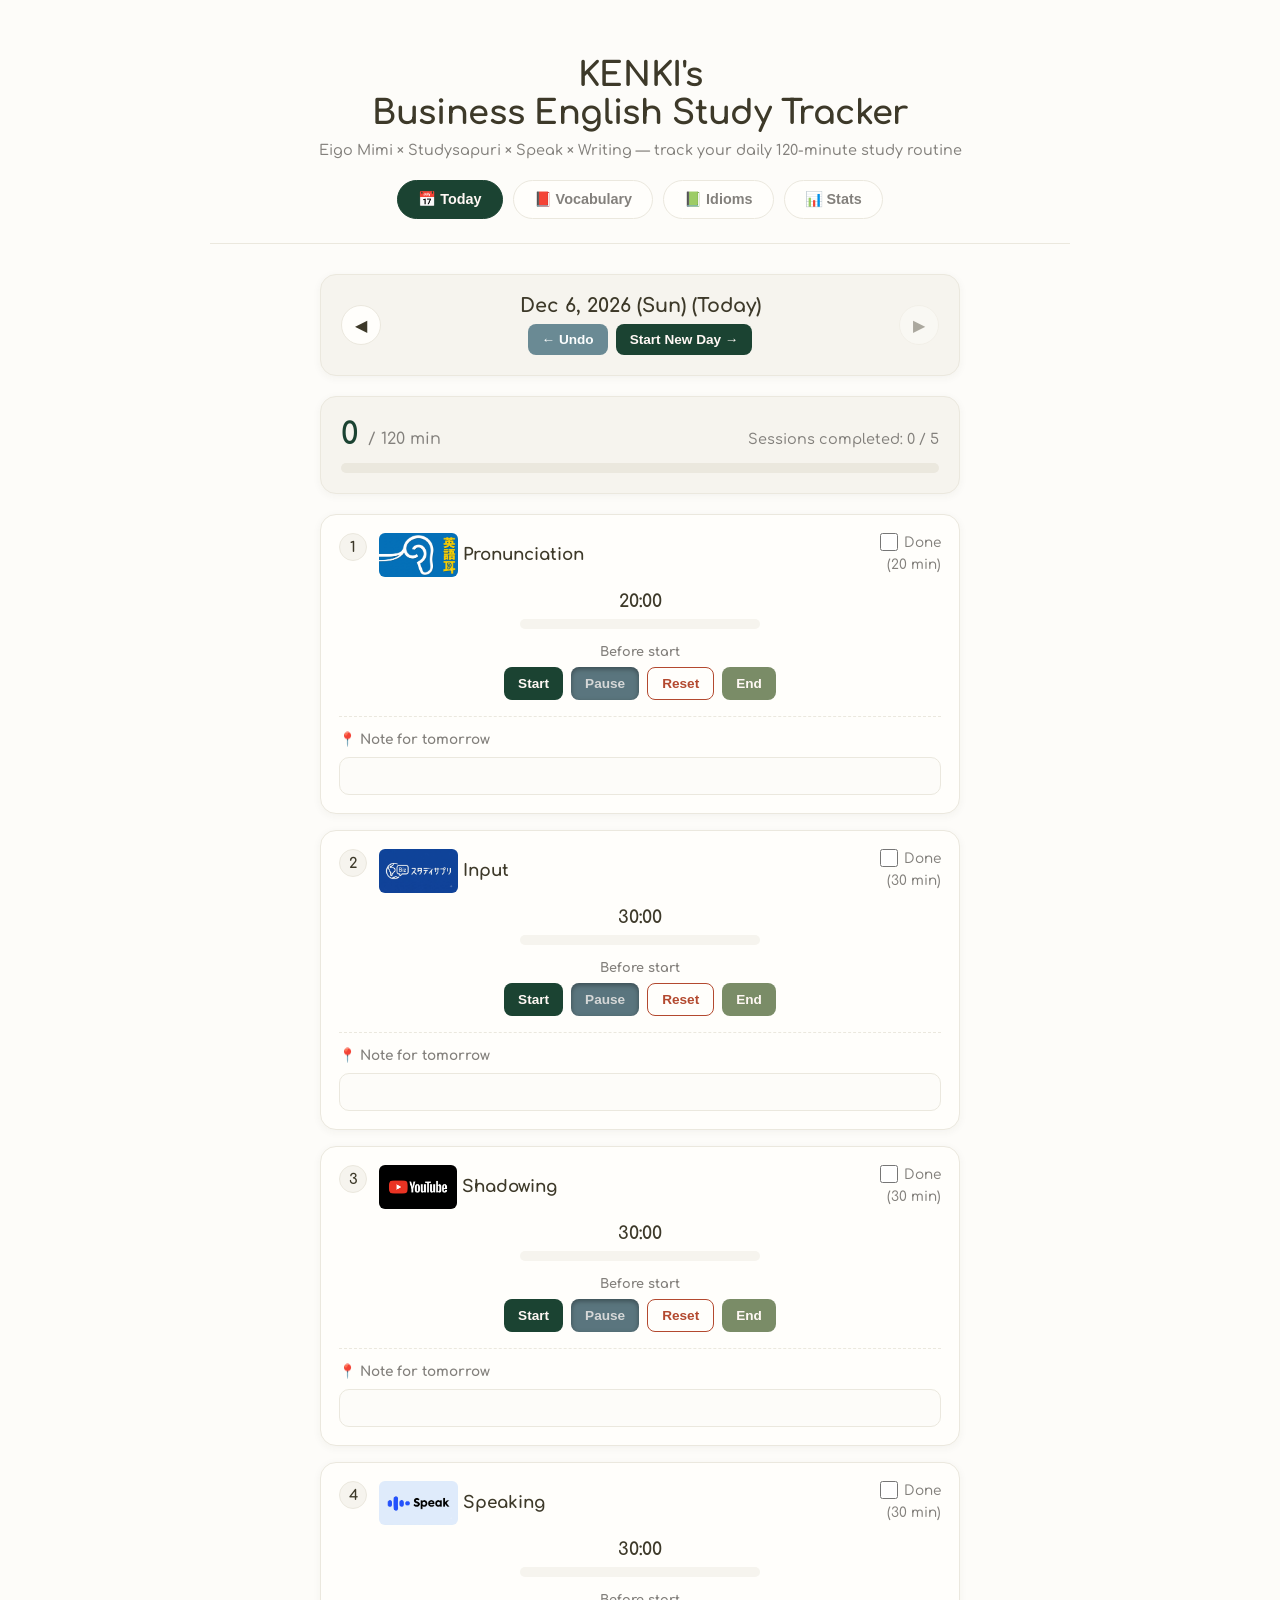
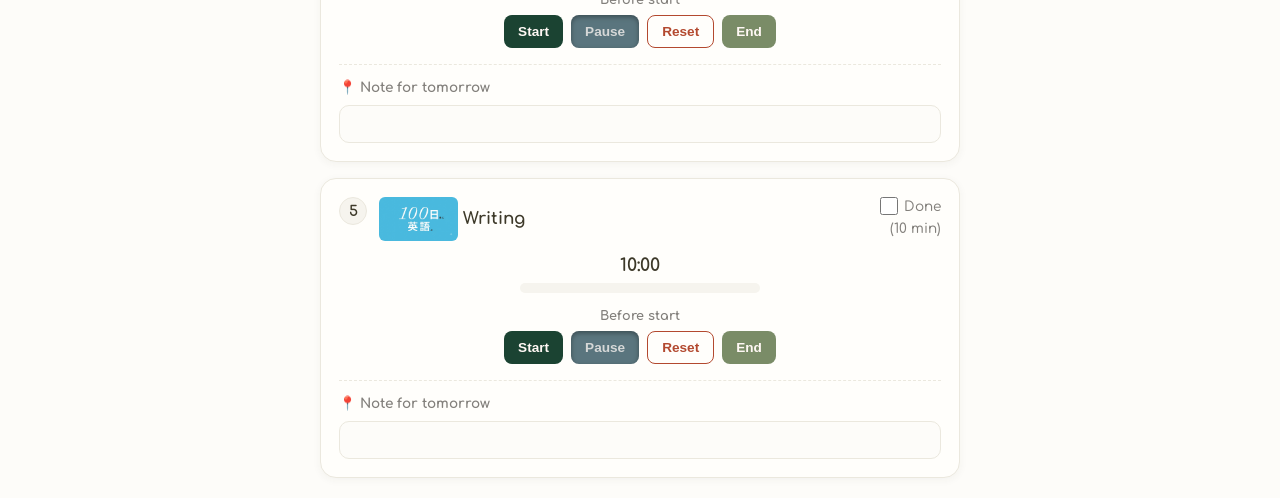
==== commit bed512b6: "Remove the Journaling block Daily total drops from 130 to 120 min (5 blocks: Eigo Mimi, Studysapuri," ====
--- a/index.html
+++ b/index.html
@@ -17,7 +17,7 @@
     <div class="app">
         <header class="header">
             <h1><span class="header-owner">KENKI's</span><br>Business English Study Tracker</h1>
-            <p class="subtitle">Eigo Mimi × Studysapuri × Speak × Journaling — track your daily 130-minute study routine</p>
+            <p class="subtitle">Eigo Mimi × Studysapuri × Speak × Writing — track your daily 120-minute study routine</p>
             <nav class="tabs">
                 <button class="tab-btn active" data-tab="today">📅 Today</button>
                 <button class="tab-btn" data-tab="vocab">📕 Vocabulary</button>
--- a/styles.css
+++ b/styles.css
@@ -289,12 +289,6 @@
     vertical-align: middle;
 }
 
-.session-subtitle {
-    font-size: 0.85rem;
-    color: var(--text-muted);
-    margin-top: 2px;
-}
-
 .session-done-col {
     display: flex;
     flex-direction: column;
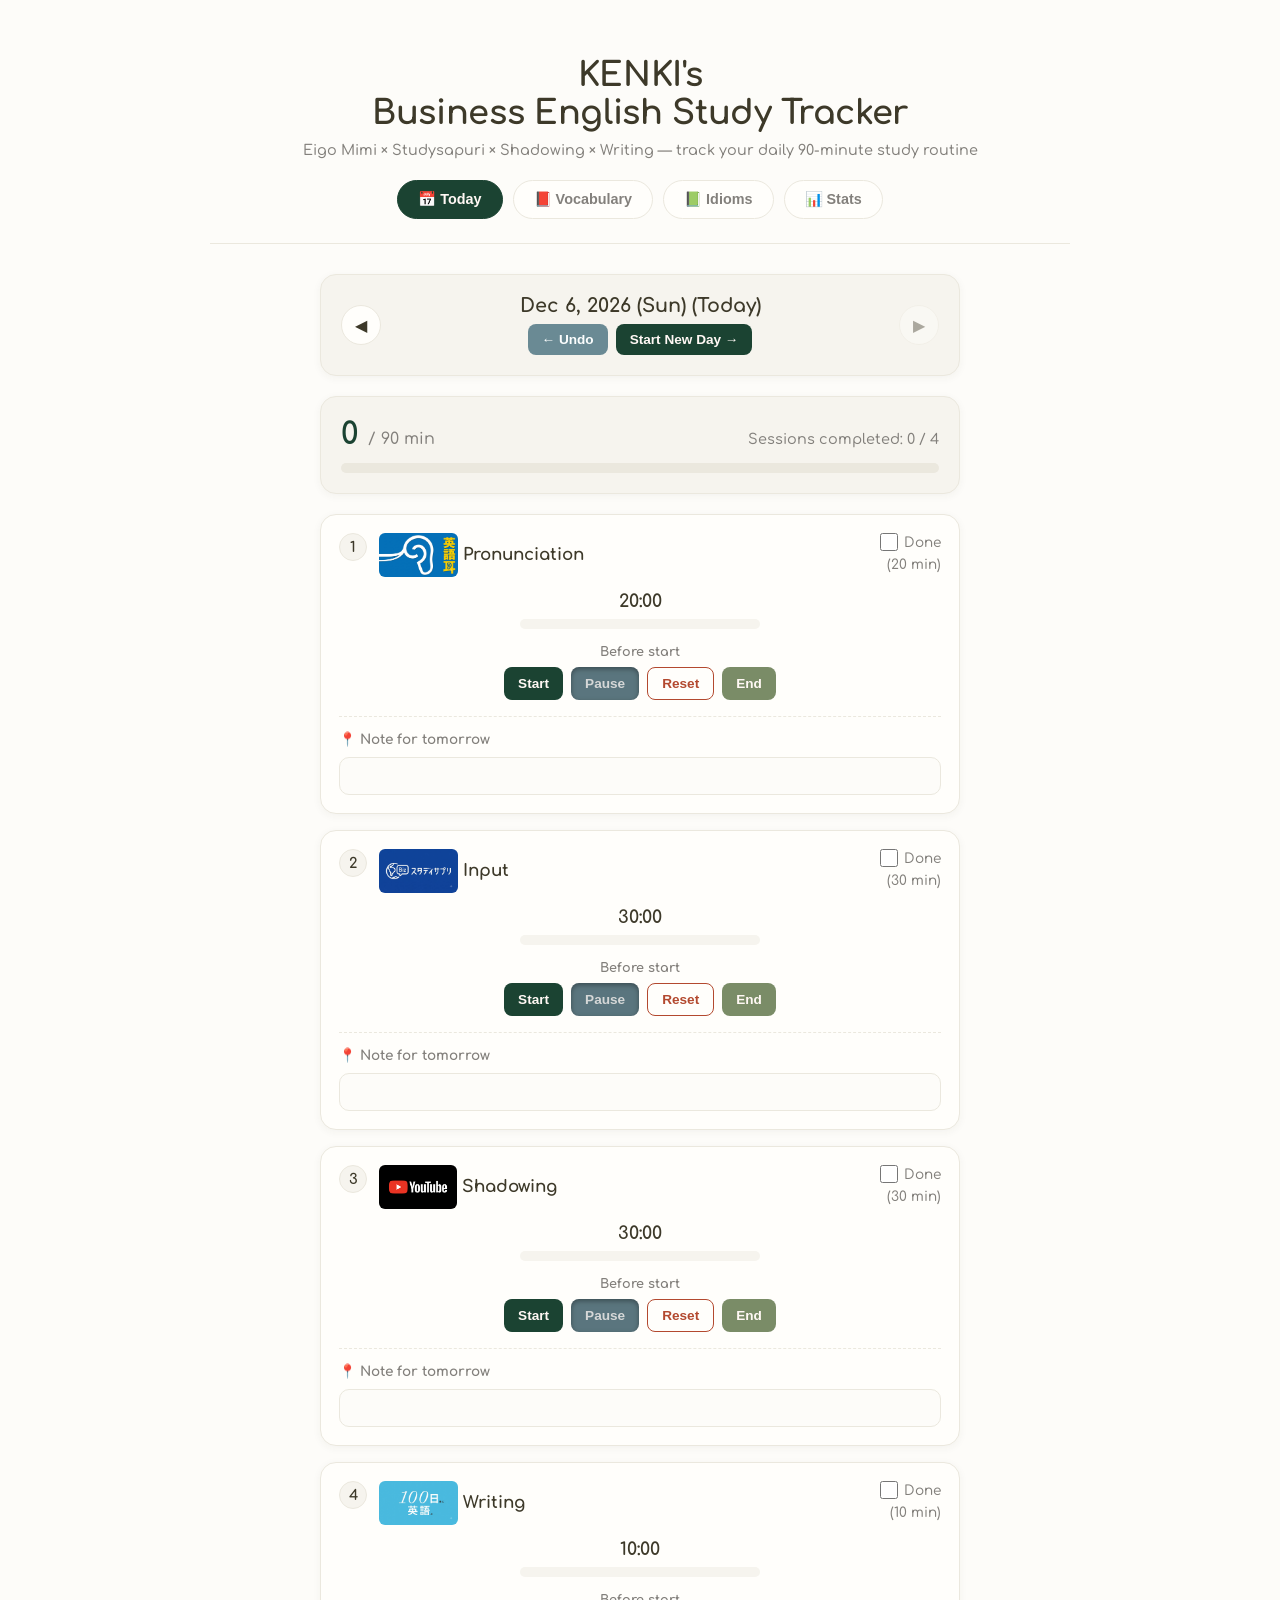
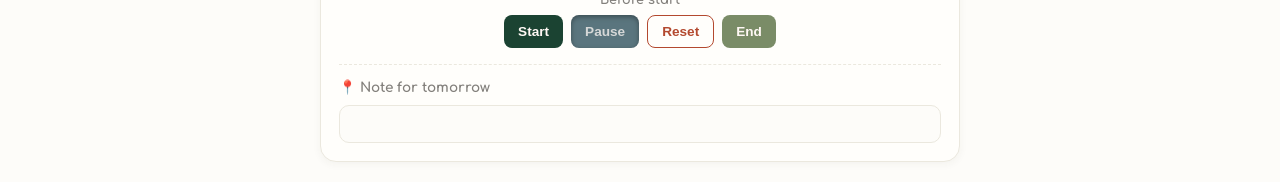
==== commit a85f5d19: "Remove the Speak block Daily total drops from 120 to 90 min (4 blocks: Eigo Mimi, Studysapuri, Shado" ====
--- a/index.html
+++ b/index.html
@@ -17,7 +17,7 @@
     <div class="app">
         <header class="header">
             <h1><span class="header-owner">KENKI's</span><br>Business English Study Tracker</h1>
-            <p class="subtitle">Eigo Mimi × Studysapuri × Speak × Writing — track your daily 120-minute study routine</p>
+            <p class="subtitle">Eigo Mimi × Studysapuri × Shadowing × Writing — track your daily 90-minute study routine</p>
             <nav class="tabs">
                 <button class="tab-btn active" data-tab="today">📅 Today</button>
                 <button class="tab-btn" data-tab="vocab">📕 Vocabulary</button>
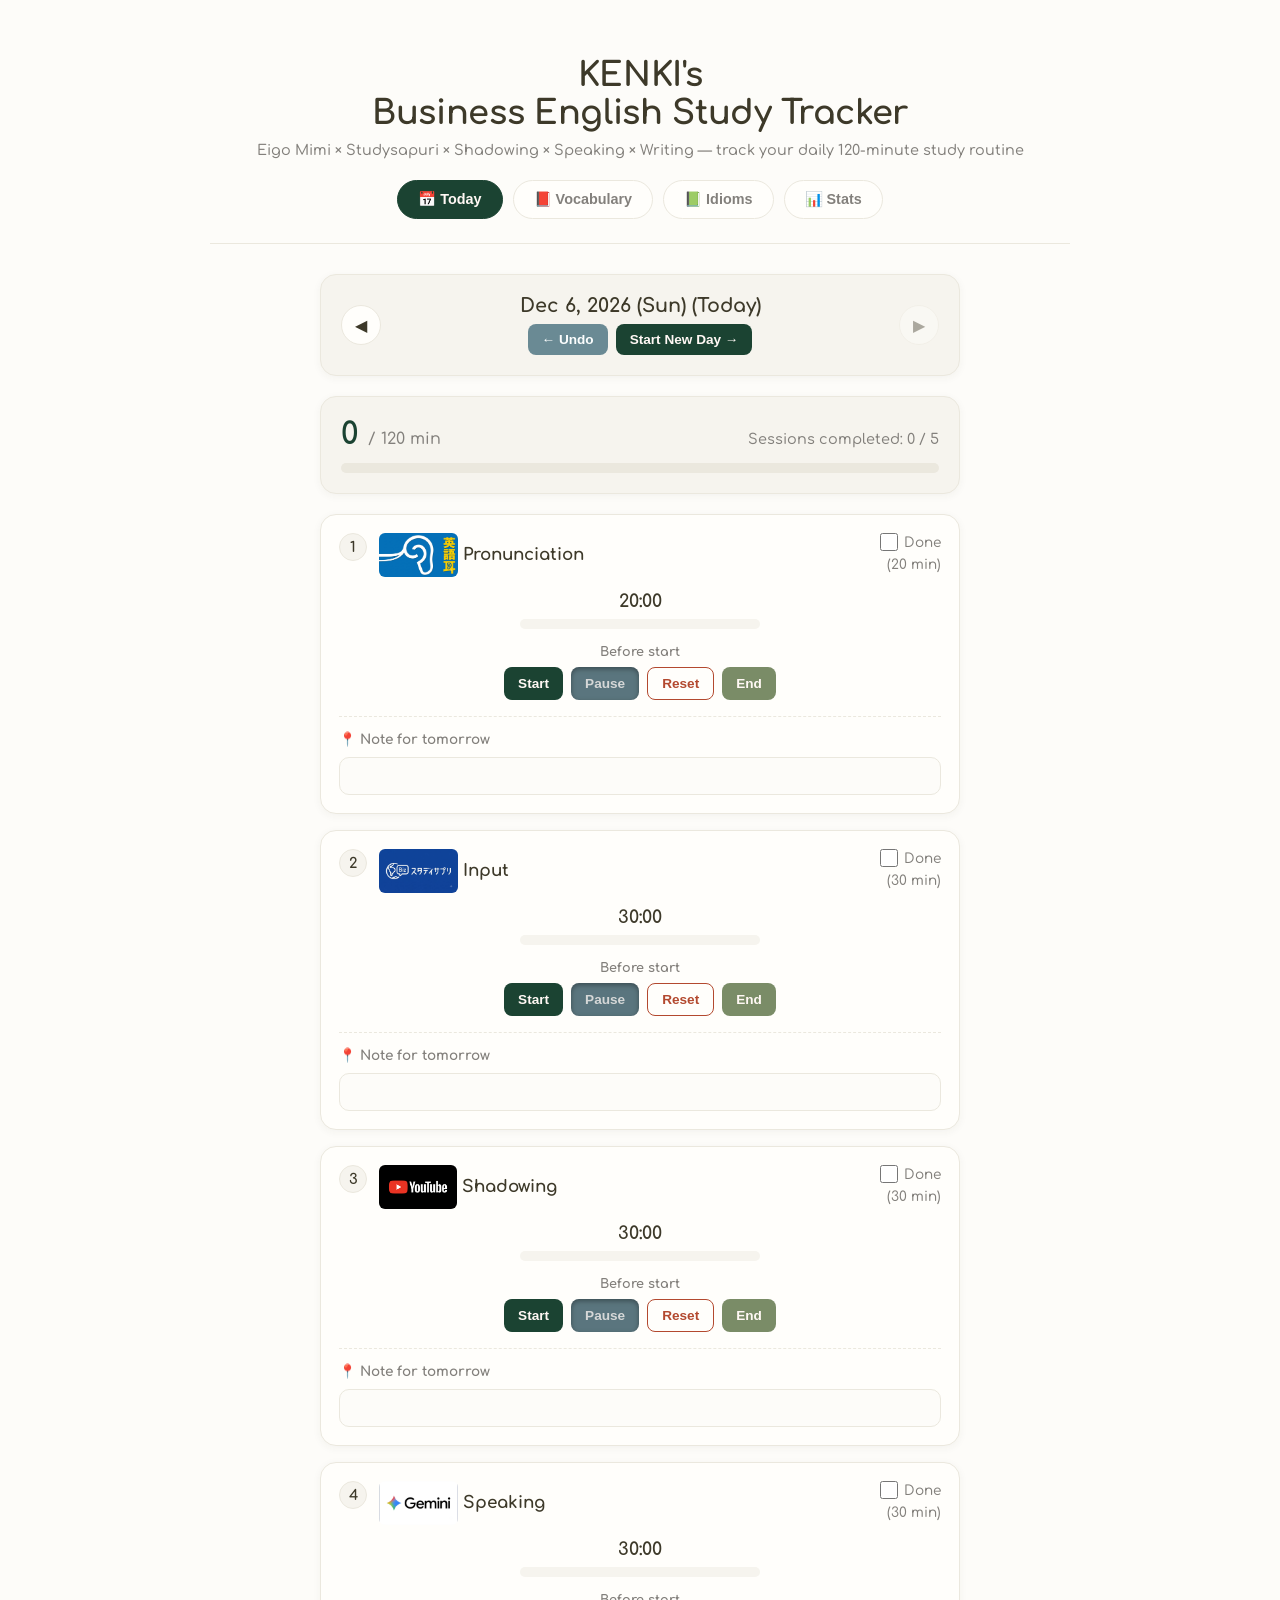
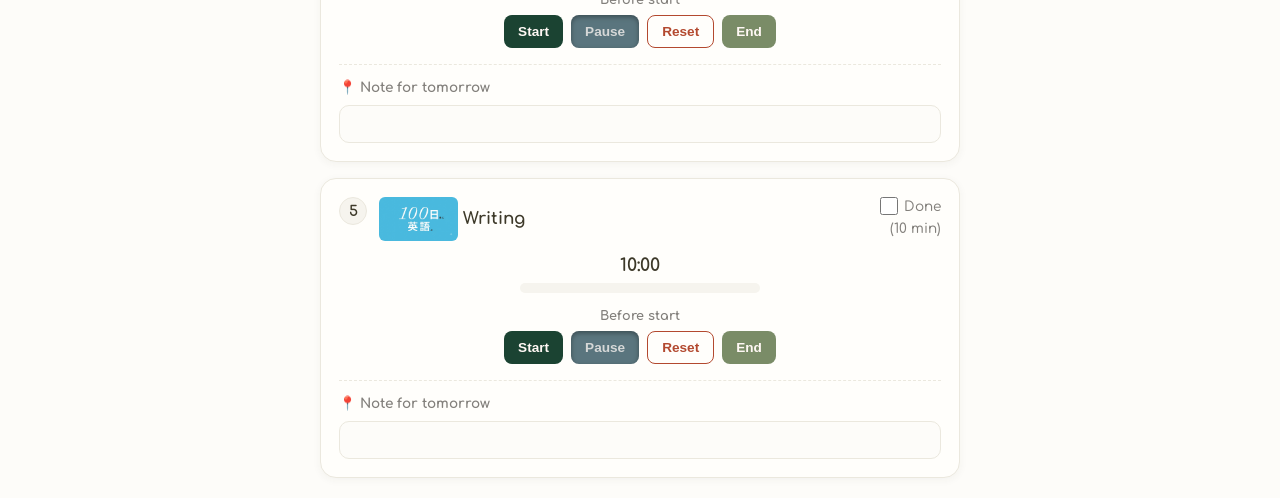
==== commit 1dad9e47: "Add a Speaking block (30 min) using the Gemini logo, before Writing Daily total goes from 90 to 120 " ====
--- a/index.html
+++ b/index.html
@@ -17,7 +17,7 @@
     <div class="app">
         <header class="header">
             <h1><span class="header-owner">KENKI's</span><br>Business English Study Tracker</h1>
-            <p class="subtitle">Eigo Mimi × Studysapuri × Shadowing × Writing — track your daily 90-minute study routine</p>
+            <p class="subtitle">Eigo Mimi × Studysapuri × Shadowing × Speaking × Writing — track your daily 120-minute study routine</p>
             <nav class="tabs">
                 <button class="tab-btn active" data-tab="today">📅 Today</button>
                 <button class="tab-btn" data-tab="vocab">📕 Vocabulary</button>
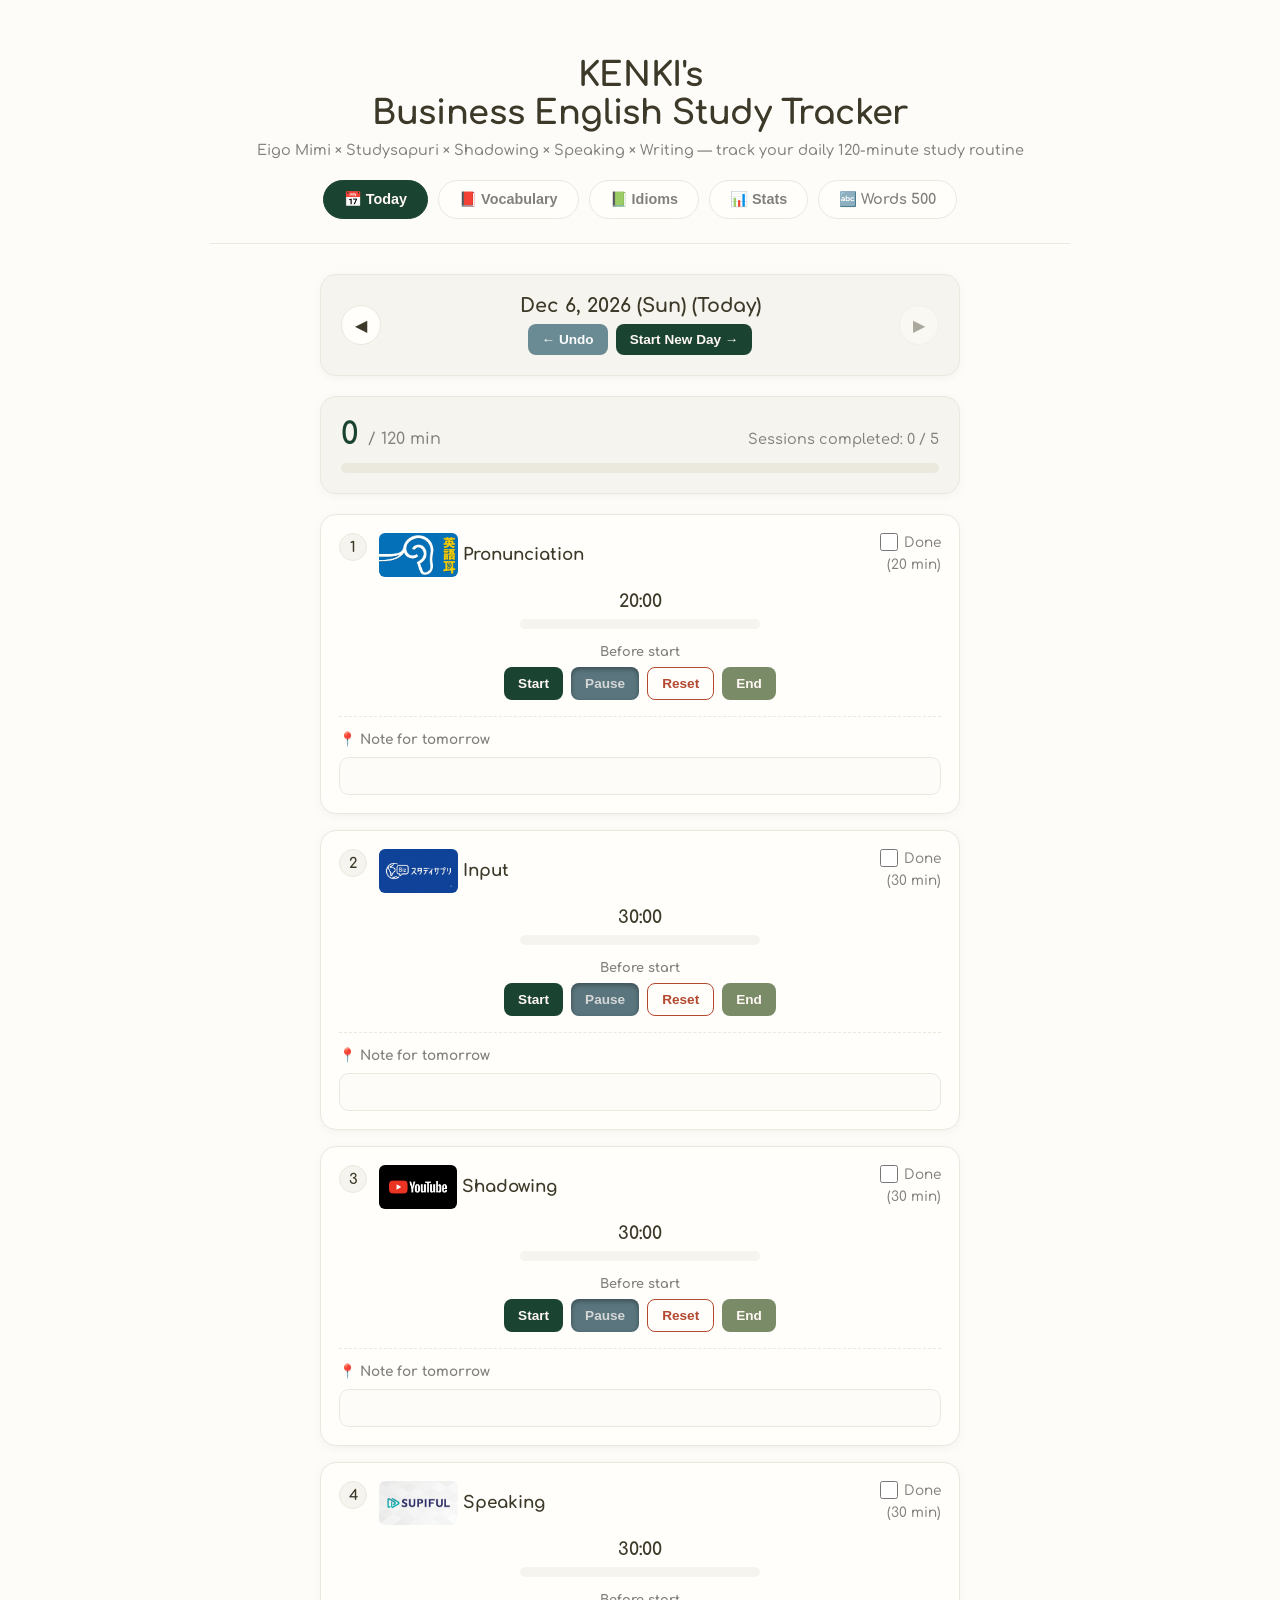
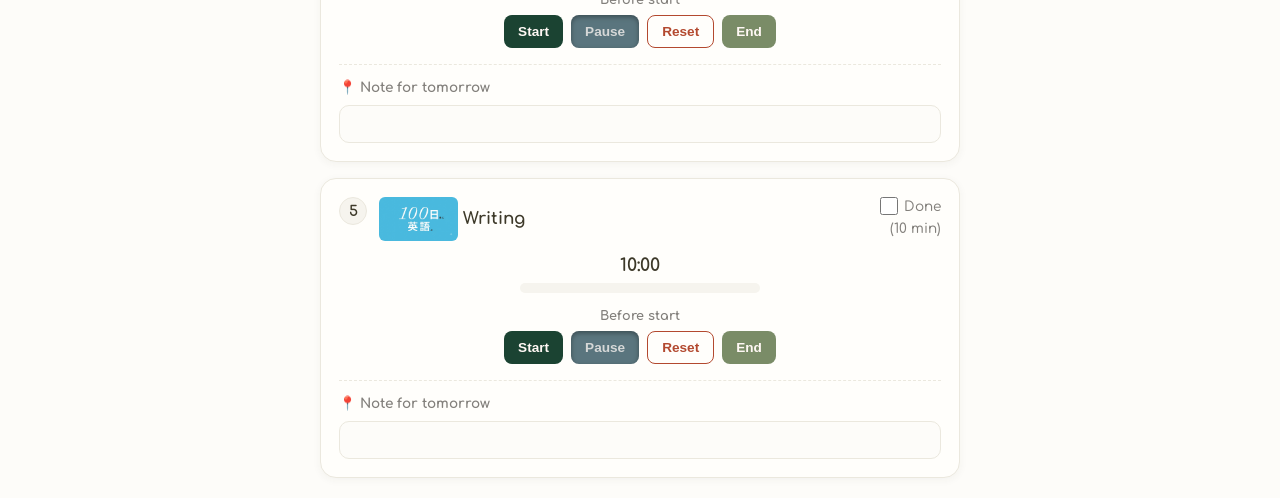
==== commit 6820e4dc: "Add a vocabulary app for the 500 business English words Builds a standalone study app under words/ f" ====
--- a/index.html
+++ b/index.html
@@ -23,6 +23,7 @@
                 <button class="tab-btn" data-tab="vocab">📕 Vocabulary</button>
                 <button class="tab-btn" data-tab="idioms">📗 Idioms</button>
                 <button class="tab-btn" data-tab="cumulative">📊 Stats</button>
+                <a class="tab-link" href="words/index.html">🔤 Words 500</a>
             </nav>
         </header>
 
--- a/styles.css
+++ b/styles.css
@@ -63,6 +63,7 @@
 
 .tabs {
     display: flex;
+    flex-wrap: wrap;
     justify-content: center;
     gap: 10px;
     margin-top: 22px;
@@ -80,6 +81,21 @@
     transition: all 0.25s ease;
 }
 
+.tab-link {
+    padding: 10px 20px;
+    background: var(--card-bg-solid);
+    border: 1px solid var(--border-color);
+    border-radius: 25px;
+    color: var(--text-muted);
+    font-family: inherit;
+    font-size: 0.9rem;
+    font-weight: 700;
+    text-decoration: none;
+    cursor: pointer;
+    transition: all 0.25s ease;
+}
+
+.tab-link:hover,
 .tab-btn:hover {
     border-color: var(--primary-color);
     color: var(--primary-color);
